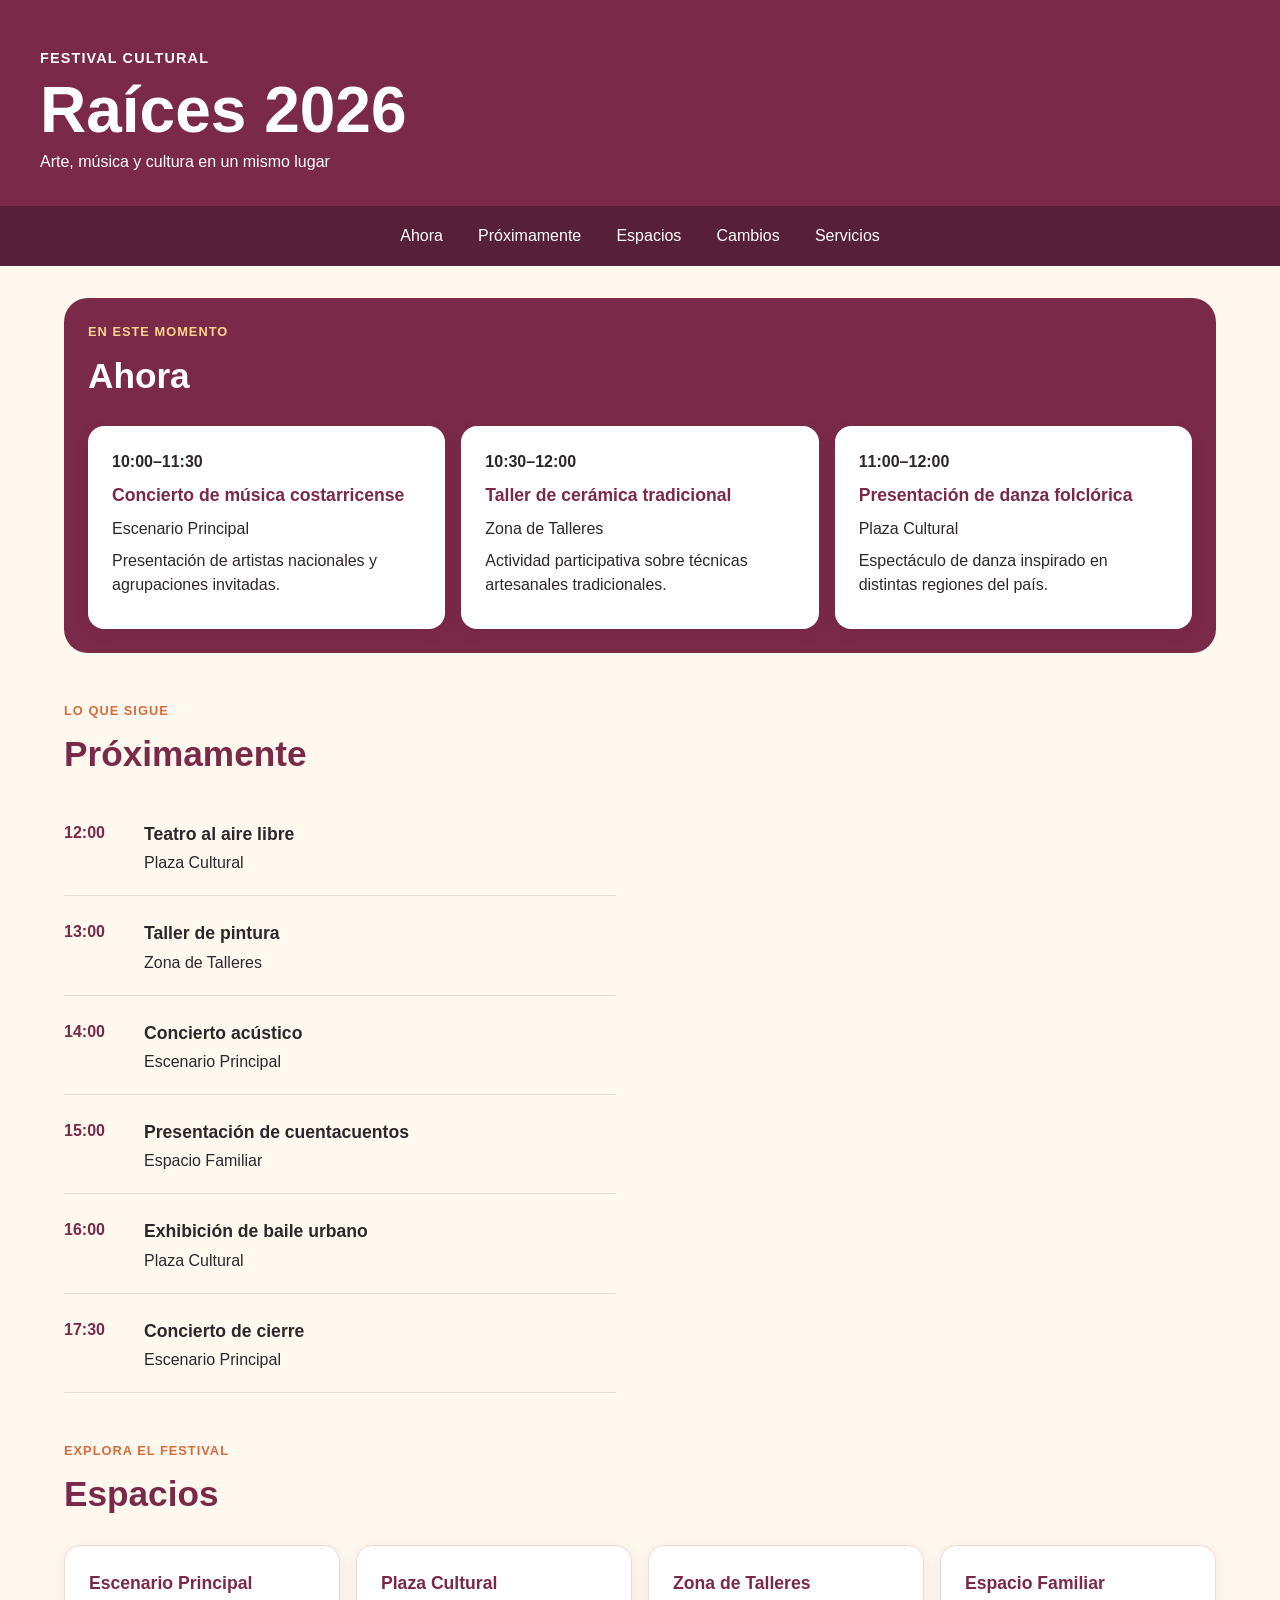
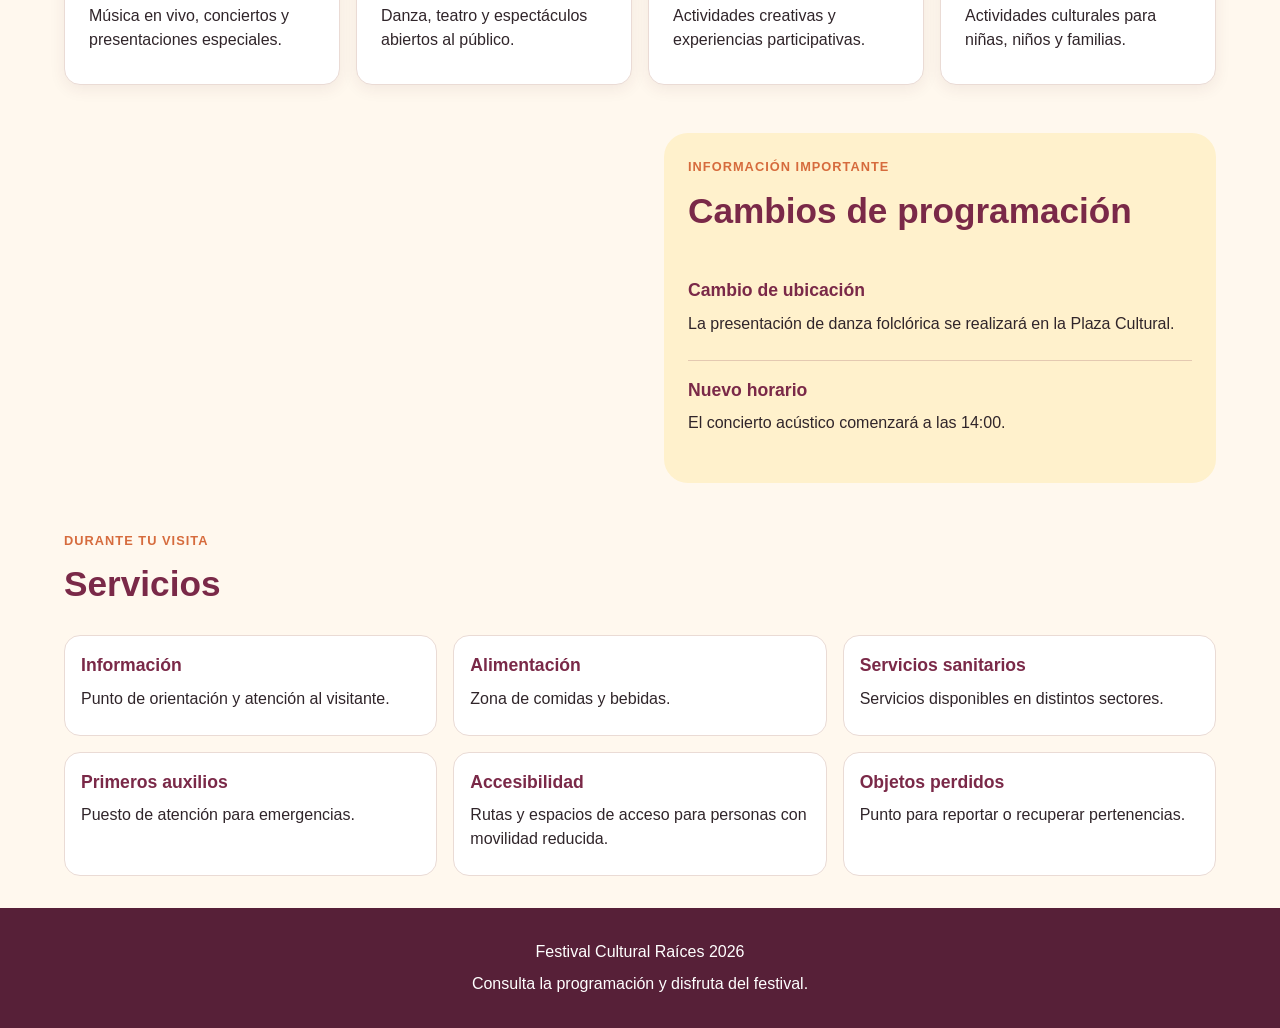
==== caso2/index.html @ 24f72bff "crea interfaz responsive del festival cultural" ====
<!doctype html>
<html lang="es">

<head>
    <meta charset="utf-8">
    <meta name="viewport" content="width=device-width, initial-scale=1.0">

    <title>Festival Raíces 2026 | Programación</title>

    <link rel="stylesheet" href="css/estilos.css">
</head>

<body>

    <header>
        <div>
            <p>Festival Cultural</p>
            <h1>Raíces 2026</h1>
            <p>Arte, música y cultura en un mismo lugar</p>
        </div>

        <nav aria-label="Navegación principal">
            <ul>
                <li><a href="#ahora">Ahora</a></li>
                <li><a href="#proximamente">Próximamente</a></li>
                <li><a href="#espacios">Espacios</a></li>
                <li><a href="#cambios">Cambios</a></li>
                <li><a href="#servicios">Servicios</a></li>
            </ul>
        </nav>
    </header>

    <main>

        <!-- Actividades que ocurren ahora -->

        <section id="ahora" aria-labelledby="titulo-ahora">
            <p class="etiqueta-seccion">En este momento</p>
            <h2 id="titulo-ahora">Ahora</h2>

            <div class="lista-ahora">

                <article class="actividad-destacada">
                    <p><strong>10:00–11:30</strong></p>
                    <h3>Concierto de música costarricense</h3>
                    <p>Escenario Principal</p>
                    <p>Presentación de artistas nacionales y agrupaciones invitadas.</p>
                </article>

                <article class="actividad-destacada">
                    <p><strong>10:30–12:00</strong></p>
                    <h3>Taller de cerámica tradicional</h3>
                    <p>Zona de Talleres</p>
                    <p>Actividad participativa sobre técnicas artesanales tradicionales.</p>
                </article>

                <article class="actividad-destacada">
                    <p><strong>11:00–12:00</strong></p>
                    <h3>Presentación de danza folclórica</h3>
                    <p>Plaza Cultural</p>
                    <p>Espectáculo de danza inspirado en distintas regiones del país.</p>
                </article>

            </div>
        </section>


        <!-- Próximas actividades -->

        <section id="proximamente" aria-labelledby="titulo-proximamente">
            <p class="etiqueta-seccion">Lo que sigue</p>
            <h2 id="titulo-proximamente">Próximamente</h2>

            <div class="programacion">

                <article class="evento">
                    <time datetime="12:00">12:00</time>
                    <div>
                        <h3>Teatro al aire libre</h3>
                        <p>Plaza Cultural</p>
                    </div>
                </article>

                <article class="evento">
                    <time datetime="13:00">13:00</time>
                    <div>
                        <h3>Taller de pintura</h3>
                        <p>Zona de Talleres</p>
                    </div>
                </article>

                <article class="evento">
                    <time datetime="14:00">14:00</time>
                    <div>
                        <h3>Concierto acústico</h3>
                        <p>Escenario Principal</p>
                    </div>
                </article>

                <article class="evento">
                    <time datetime="15:00">15:00</time>
                    <div>
                        <h3>Presentación de cuentacuentos</h3>
                        <p>Espacio Familiar</p>
                    </div>
                </article>

                <article class="evento">
                    <time datetime="16:00">16:00</time>
                    <div>
                        <h3>Exhibición de baile urbano</h3>
                        <p>Plaza Cultural</p>
                    </div>
                </article>

                <article class="evento">
                    <time datetime="17:30">17:30</time>
                    <div>
                        <h3>Concierto de cierre</h3>
                        <p>Escenario Principal</p>
                    </div>
                </article>

            </div>
        </section>


        <!-- Espacios -->

        <section id="espacios" aria-labelledby="titulo-espacios">
            <p class="etiqueta-seccion">Explora el festival</p>
            <h2 id="titulo-espacios">Espacios</h2>

            <div class="grid-espacios">

                <article class="espacio">
                    <h3>Escenario Principal</h3>
                    <p>Música en vivo, conciertos y presentaciones especiales.</p>
                </article>

                <article class="espacio">
                    <h3>Plaza Cultural</h3>
                    <p>Danza, teatro y espectáculos abiertos al público.</p>
                </article>

                <article class="espacio">
                    <h3>Zona de Talleres</h3>
                    <p>Actividades creativas y experiencias participativas.</p>
                </article>

                <article class="espacio">
                    <h3>Espacio Familiar</h3>
                    <p>Actividades culturales para niñas, niños y familias.</p>
                </article>

            </div>
        </section>


        <!-- Cambios -->

        <section id="cambios" aria-labelledby="titulo-cambios">
            <p class="etiqueta-seccion">Información importante</p>
            <h2 id="titulo-cambios">Cambios de programación</h2>

            <article class="aviso">
                <h3>Cambio de ubicación</h3>
                <p>
                    La presentación de danza folclórica se realizará en la
                    Plaza Cultural.
                </p>
            </article>

            <article class="aviso">
                <h3>Nuevo horario</h3>
                <p>
                    El concierto acústico comenzará a las
                    <time datetime="14:00">14:00</time>.
                </p>
            </article>
        </section>


        <!-- Servicios -->

        <section id="servicios" aria-labelledby="titulo-servicios">
            <p class="etiqueta-seccion">Durante tu visita</p>
            <h2 id="titulo-servicios">Servicios</h2>

            <div class="lista-servicios">

                <article class="servicio">
                    <h3>Información</h3>
                    <p>Punto de orientación y atención al visitante.</p>
                </article>

                <article class="servicio">
                    <h3>Alimentación</h3>
                    <p>Zona de comidas y bebidas.</p>
                </article>

                <article class="servicio">
                    <h3>Servicios sanitarios</h3>
                    <p>Servicios disponibles en distintos sectores.</p>
                </article>

                <article class="servicio">
                    <h3>Primeros auxilios</h3>
                    <p>Puesto de atención para emergencias.</p>
                </article>

                <article class="servicio">
                    <h3>Accesibilidad</h3>
                    <p>Rutas y espacios de acceso para personas con movilidad reducida.</p>
                </article>

                <article class="servicio">
                    <h3>Objetos perdidos</h3>
                    <p>Punto para reportar o recuperar pertenencias.</p>
                </article>

            </div>
        </section>

    </main>

    <footer>
        <p>Festival Cultural Raíces 2026</p>
        <p>Consulta la programación y disfruta del festival.</p>
    </footer>

</body>

</html>
---- caso2/css/estilos.css ----
/* ==================================================
   caso 2 - festival cultural raíces 2026
   diseño mobile first
   ================================================== */

:root {
    --color-fondo: #fff8ee;
    --color-superficie: #ffffff;
    --color-principal: #7a2948;
    --color-principal-oscuro: #572038;
    --color-secundario: #d66b3d;
    --color-acento: #e9ad3d;
    --color-texto: #30252a;
    --color-texto-secundario: #6c5c62;
    --color-texto-claro: #ffffff;
    --color-borde: #eadbd5;
    --color-aviso: #fff1cc;

    --espacio-xs: 0.5rem;
    --espacio-sm: 1rem;
    --espacio-md: 1.5rem;
    --espacio-lg: 2rem;
    --espacio-xl: 3rem;

    --radio-sm: 0.5rem;
    --radio-md: 1rem;
    --radio-grande: 1.5rem;

    --sombra: 0 0.25rem 1rem rgba(87, 32, 56, 0.08);

    --ancho-maximo: 75rem;
}


/* =========================
   estilos generales
   ========================= */

* {
    box-sizing: border-box;
}

html {
    scroll-behavior: smooth;
}

body {
    margin: 0;
    overflow-x: hidden;

    font-family: Arial, Helvetica, sans-serif;
    line-height: 1.5;

    color: var(--color-texto);
    background-color: var(--color-fondo);
}

h1,
h2,
h3,
p {
    margin-top: 0;
}

h1 {
    margin-bottom: var(--espacio-xs);

    font-size: clamp(2.2rem, 10vw, 4rem);
    line-height: 1;
}

h2 {
    margin-bottom: var(--espacio-md);

    font-size: clamp(1.6rem, 6vw, 2.2rem);
    color: var(--color-principal);
}

h3 {
    margin-bottom: var(--espacio-xs);
    font-size: 1.1rem;
}

p {
    margin-bottom: var(--espacio-xs);
}


/* =========================
   encabezado
   ========================= */

header {
    padding: var(--espacio-lg) var(--espacio-sm);

    color: var(--color-texto-claro);
    background-color: var(--color-principal);
}

header > div {
    max-width: var(--ancho-maximo);
    margin: 0 auto;
}

header > div > p:first-child {
    margin-bottom: var(--espacio-xs);

    font-size: 0.9rem;
    font-weight: 700;
    letter-spacing: 0.08em;
    text-transform: uppercase;
}


/* =========================
   navegación
   position sticky + flexbox
   ========================= */

nav {
    position: sticky;
    top: 0;
    z-index: 20;

    margin: var(--espacio-lg) calc(var(--espacio-sm) * -1)
        calc(var(--espacio-lg) * -1);
    padding: var(--espacio-xs) var(--espacio-sm);

    background-color: var(--color-principal-oscuro);
}

nav ul {
    display: flex;
    gap: var(--espacio-xs);

    max-width: var(--ancho-maximo);
    margin: 0 auto;
    padding: 0;

    overflow-x: auto;

    list-style: none;
}

nav li {
    flex: 0 0 auto;
}

nav a {
    display: block;

    padding: 0.65rem 0.85rem;

    color: var(--color-texto-claro);
    text-decoration: none;

    border-radius: var(--radio-sm);
}

nav a:hover,
nav a:focus-visible {
    background-color: var(--color-secundario);
}


/* =========================
   contenido principal
   ========================= */

main {
    width: min(100%, var(--ancho-maximo));
    margin: 0 auto;
    padding: var(--espacio-md) var(--espacio-sm);

    display: grid;
    grid-template-columns: minmax(0, 1fr);
    gap: var(--espacio-lg);
}

section {
    min-width: 0;
}

.etiqueta-seccion {
    margin-bottom: var(--espacio-xs);

    font-size: 0.8rem;
    font-weight: 700;

    color: var(--color-secundario);

    letter-spacing: 0.08em;
    text-transform: uppercase;
}


/* =========================
   ahora
   prioridad móvil
   ========================= */

#ahora {
    padding: var(--espacio-md);

    color: var(--color-texto-claro);
    background-color: var(--color-principal);

    border-radius: var(--radio-grande);
}

#ahora h2 {
    color: var(--color-texto-claro);
}

#ahora .etiqueta-seccion {
    color: #ffd48b;
}

.lista-ahora {
    display: grid;
    grid-template-columns: minmax(0, 1fr);
    gap: var(--espacio-sm);
}

.actividad-destacada {
    padding: var(--espacio-md);

    color: var(--color-texto);
    background-color: var(--color-superficie);

    border-radius: var(--radio-md);

    box-shadow: var(--sombra);
}

.actividad-destacada h3 {
    color: var(--color-principal);
}


/* =========================
   programación
   flexbox
   ========================= */

.programacion {
    display: flex;
    flex-direction: column;
    gap: var(--espacio-xs);
}

.evento {
    display: flex;
    align-items: flex-start;
    gap: var(--espacio-sm);

    padding: var(--espacio-sm) 0;

    border-bottom: 0.0625rem solid var(--color-borde);
}

.evento time {
    flex: 0 0 4rem;

    font-weight: 700;
    color: var(--color-principal);
}

.evento div {
    min-width: 0;
    flex: 1;
}

.evento h3,
.evento p {
    margin-bottom: 0.25rem;
}


/* =========================
   espacios
   grid
   ========================= */

.grid-espacios {
    display: grid;
    grid-template-columns: minmax(0, 1fr);
    gap: var(--espacio-sm);
}

.espacio {
    padding: var(--espacio-md);

    background-color: var(--color-superficie);

    border: 0.0625rem solid var(--color-borde);
    border-radius: var(--radio-md);

    box-shadow: var(--sombra);
}

.espacio h3 {
    color: var(--color-principal);
}


/* =========================
   cambios de programación
   ========================= */

#cambios {
    padding: var(--espacio-md);

    background-color: var(--color-aviso);

    border-radius: var(--radio-grande);
}

.aviso {
    padding: var(--espacio-sm) 0;

    border-bottom: 0.0625rem solid rgba(122, 41, 72, 0.2);
}

.aviso:last-child {
    border-bottom: 0;
}

.aviso h3 {
    color: var(--color-principal);
}


/* =========================
   servicios
   ========================= */

.lista-servicios {
    display: grid;
    grid-template-columns: repeat(2, minmax(0, 1fr));
    gap: var(--espacio-sm);
}

.servicio {
    min-width: 0;
    padding: var(--espacio-sm);

    background-color: var(--color-superficie);

    border: 0.0625rem solid var(--color-borde);
    border-radius: var(--radio-md);
}

.servicio h3 {
    color: var(--color-principal);
}

.servicio p {
    overflow-wrap: anywhere;
}


/* =========================
   pie de página
   ========================= */

footer {
    padding: var(--espacio-lg) var(--espacio-sm);

    text-align: center;

    color: var(--color-texto-claro);
    background-color: var(--color-principal-oscuro);
}

footer p {
    margin-bottom: var(--espacio-xs);
}

footer p:last-child {
    margin-bottom: 0;
}


/* ==================================================
   tablet
   ================================================== */

@media (min-width: 601px) {

    header {
        padding-inline: var(--espacio-md);
    }

    nav {
        margin-inline: calc(var(--espacio-md) * -1);
        padding-inline: var(--espacio-md);
    }

    main {
        padding: var(--espacio-lg) var(--espacio-md);
    }

    .lista-ahora {
        grid-template-columns: repeat(2, minmax(0, 1fr));
    }

    .grid-espacios {
        grid-template-columns: repeat(2, minmax(0, 1fr));
    }

    .lista-servicios {
        grid-template-columns: repeat(3, minmax(0, 1fr));
    }
}


/* ==================================================
   escritorio
   ================================================== */

@media (min-width: 1024px) {

    header {
        padding-top: var(--espacio-xl);
    }

    nav ul {
        justify-content: center;
        overflow-x: visible;
    }

    main {
        grid-template-columns: repeat(2, minmax(0, 1fr));
        gap: var(--espacio-xl);
    }

    #ahora,
    #espacios {
        grid-column: 1 / -1;
    }

    #proximamente {
        grid-column: 1;
    }

    #cambios {
        grid-column: 2;
    }

    #servicios {
        grid-column: 1 / -1;
    }

    .lista-ahora {
        grid-template-columns: repeat(3, minmax(0, 1fr));
    }

    .grid-espacios {
        grid-template-columns: repeat(4, minmax(0, 1fr));
    }

    .lista-servicios {
        grid-template-columns: repeat(3, minmax(0, 1fr));
    }
}
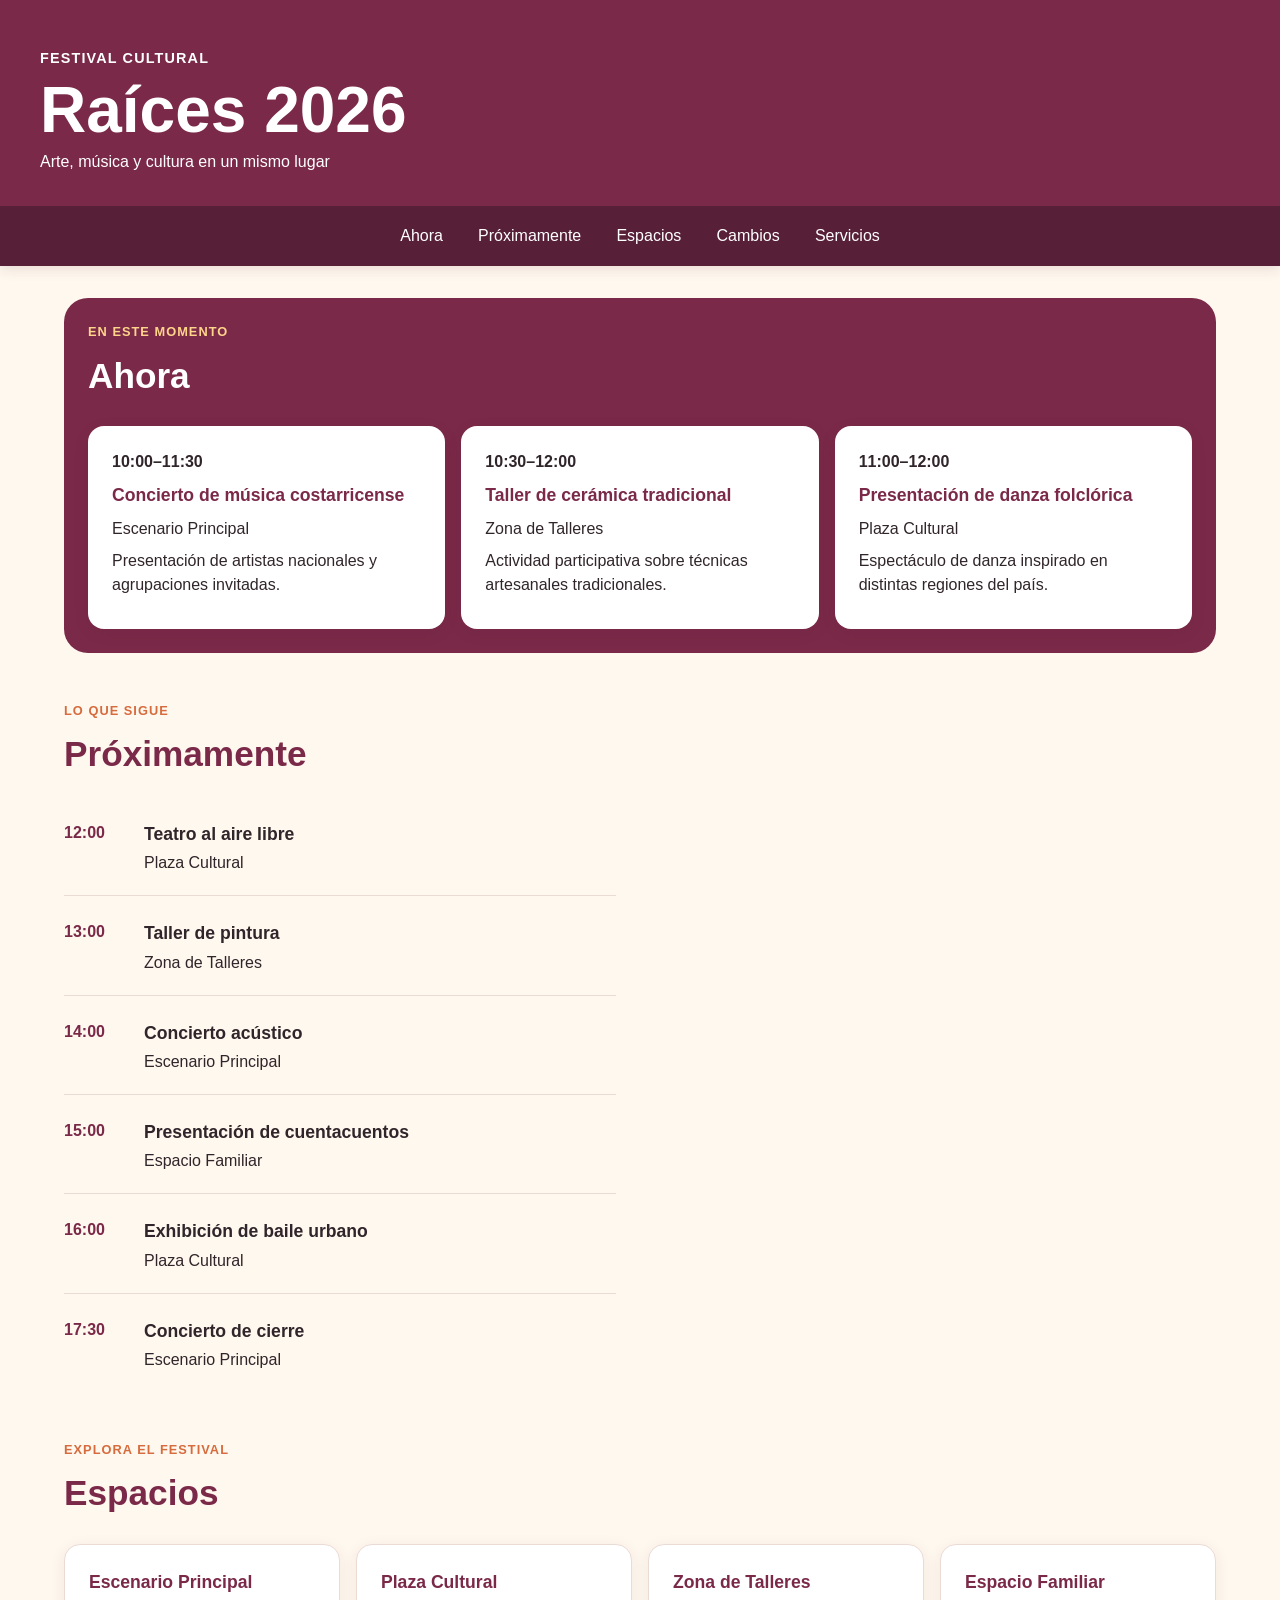
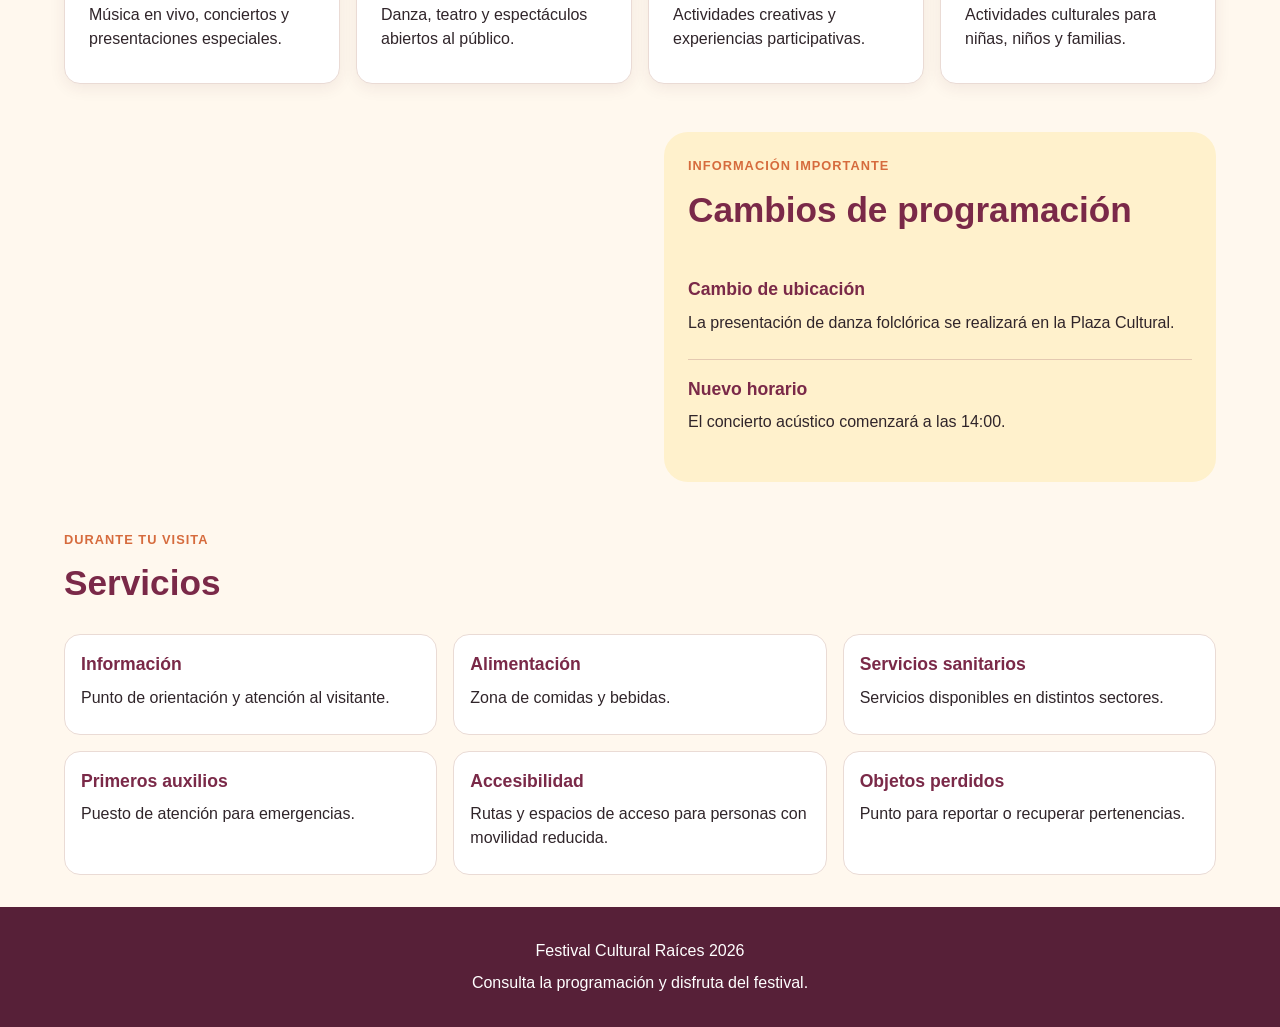
==== commit b559cb89: "mejora semantica de horarios del caso 2" ====
--- a/caso2/index.html
+++ b/caso2/index.html
@@ -41,21 +41,33 @@
             <div class="lista-ahora">
 
                 <article class="actividad-destacada">
-                    <p><strong>10:00–11:30</strong></p>
+                    <p>
+                        <strong>
+                            <time datetime="10:00">10:00</time>–<time datetime="11:30">11:30</time>
+                        </strong>
+                    </p>
                     <h3>Concierto de música costarricense</h3>
                     <p>Escenario Principal</p>
                     <p>Presentación de artistas nacionales y agrupaciones invitadas.</p>
                 </article>
 
                 <article class="actividad-destacada">
-                    <p><strong>10:30–12:00</strong></p>
+                    <p>
+                        <strong>
+                            <time datetime="10:30">10:30</time>–<time datetime="12:00">12:00</time>
+                        </strong>
+                    </p>
                     <h3>Taller de cerámica tradicional</h3>
                     <p>Zona de Talleres</p>
                     <p>Actividad participativa sobre técnicas artesanales tradicionales.</p>
                 </article>
 
                 <article class="actividad-destacada">
-                    <p><strong>11:00–12:00</strong></p>
+                    <p>
+                        <strong>
+                            <time datetime="11:00">11:00</time>–<time datetime="12:00">12:00</time>
+                        </strong>
+                    </p>
                     <h3>Presentación de danza folclórica</h3>
                     <p>Plaza Cultural</p>
                     <p>Espectáculo de danza inspirado en distintas regiones del país.</p>
@@ -231,4 +243,4 @@
 
 </body>
 
-</html>
+</html>
--- a/caso2/css/estilos.css
+++ b/caso2/css/estilos.css
@@ -88,13 +88,20 @@
 
 /* =========================
    encabezado
+   position sticky
    ========================= */
 
 header {
+    position: sticky;
+    top: 0;
+    z-index: 20;
+
     padding: var(--espacio-lg) var(--espacio-sm);
 
     color: var(--color-texto-claro);
     background-color: var(--color-principal);
+
+    box-shadow: 0 0.2rem 0.8rem rgba(87, 32, 56, 0.15);
 }
 
 header > div {
@@ -113,17 +120,15 @@
 
 
 /* =========================
-   navegación
-   position sticky + flexbox
+   navegación con flexbox
    ========================= */
 
 nav {
-    position: sticky;
-    top: 0;
-    z-index: 20;
-
-    margin: var(--espacio-lg) calc(var(--espacio-sm) * -1)
+    margin:
+        var(--espacio-lg)
+        calc(var(--espacio-sm) * -1)
         calc(var(--espacio-lg) * -1);
+
     padding: var(--espacio-xs) var(--espacio-sm);
 
     background-color: var(--color-principal-oscuro);
@@ -131,6 +136,7 @@
 
 nav ul {
     display: flex;
+    flex-wrap: nowrap;
     gap: var(--espacio-xs);
 
     max-width: var(--ancho-maximo);
@@ -162,23 +168,30 @@
     background-color: var(--color-secundario);
 }
 
+nav a:focus-visible {
+    outline: 0.15rem solid var(--color-acento);
+    outline-offset: 0.15rem;
+}
+
 
 /* =========================
    contenido principal
+   mobile first
    ========================= */
 
 main {
+    display: grid;
+    grid-template-columns: minmax(0, 1fr);
+    gap: var(--espacio-lg);
+
     width: min(100%, var(--ancho-maximo));
     margin: 0 auto;
     padding: var(--espacio-md) var(--espacio-sm);
-
-    display: grid;
-    grid-template-columns: minmax(0, 1fr);
-    gap: var(--espacio-lg);
 }
 
 section {
     min-width: 0;
+    scroll-margin-top: 14rem;
 }
 
 .etiqueta-seccion {
@@ -186,17 +199,16 @@
 
     font-size: 0.8rem;
     font-weight: 700;
-
-    color: var(--color-secundario);
-
     letter-spacing: 0.08em;
     text-transform: uppercase;
+
+    color: var(--color-secundario);
 }
 
 
 /* =========================
    ahora
-   prioridad móvil
+   prioridad en teléfono
    ========================= */
 
 #ahora {
@@ -223,6 +235,7 @@
 }
 
 .actividad-destacada {
+    min-width: 0;
     padding: var(--espacio-md);
 
     color: var(--color-texto);
@@ -254,9 +267,14 @@
     align-items: flex-start;
     gap: var(--espacio-sm);
 
+    min-width: 0;
     padding: var(--espacio-sm) 0;
 
     border-bottom: 0.0625rem solid var(--color-borde);
+}
+
+.evento:last-child {
+    border-bottom: 0;
 }
 
 .evento time {
@@ -279,7 +297,7 @@
 
 /* =========================
    espacios
-   grid
+   css grid
    ========================= */
 
 .grid-espacios {
@@ -289,6 +307,7 @@
 }
 
 .espacio {
+    min-width: 0;
     padding: var(--espacio-md);
 
     background-color: var(--color-superficie);
@@ -355,6 +374,9 @@
     color: var(--color-principal);
 }
 
+.actividad-destacada p,
+.espacio p,
+.aviso p,
 .servicio p {
     overflow-wrap: anywhere;
 }
@@ -384,6 +406,7 @@
 
 /* ==================================================
    tablet
+   reorganización desde 601px
    ================================================== */
 
 @media (min-width: 601px) {
@@ -401,6 +424,10 @@
         padding: var(--espacio-lg) var(--espacio-md);
     }
 
+    section {
+        scroll-margin-top: 13rem;
+    }
+
     .lista-ahora {
         grid-template-columns: repeat(2, minmax(0, 1fr));
     }
@@ -417,6 +444,7 @@
 
 /* ==================================================
    escritorio
+   reorganización desde 1024px
    ================================================== */
 
 @media (min-width: 1024px) {
@@ -435,6 +463,10 @@
         gap: var(--espacio-xl);
     }
 
+    section {
+        scroll-margin-top: 14rem;
+    }
+
     #ahora,
     #espacios {
         grid-column: 1 / -1;
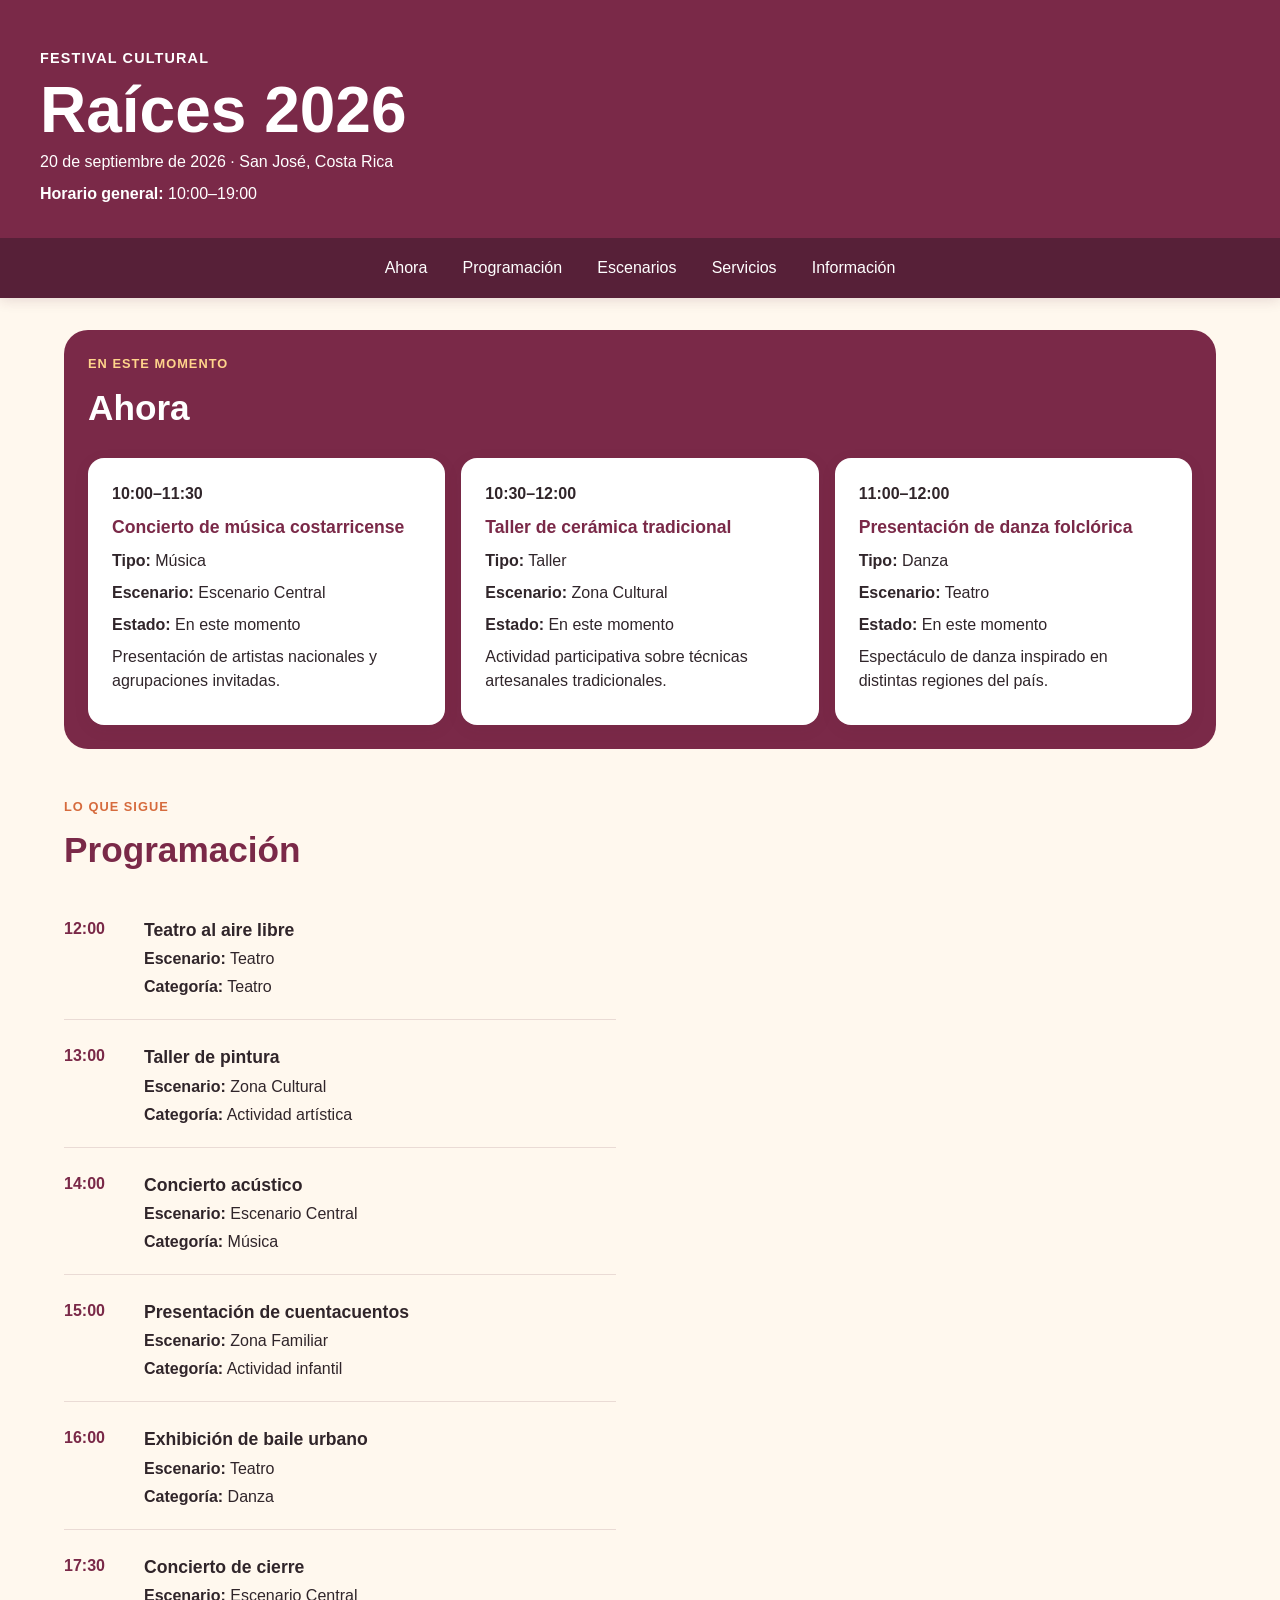
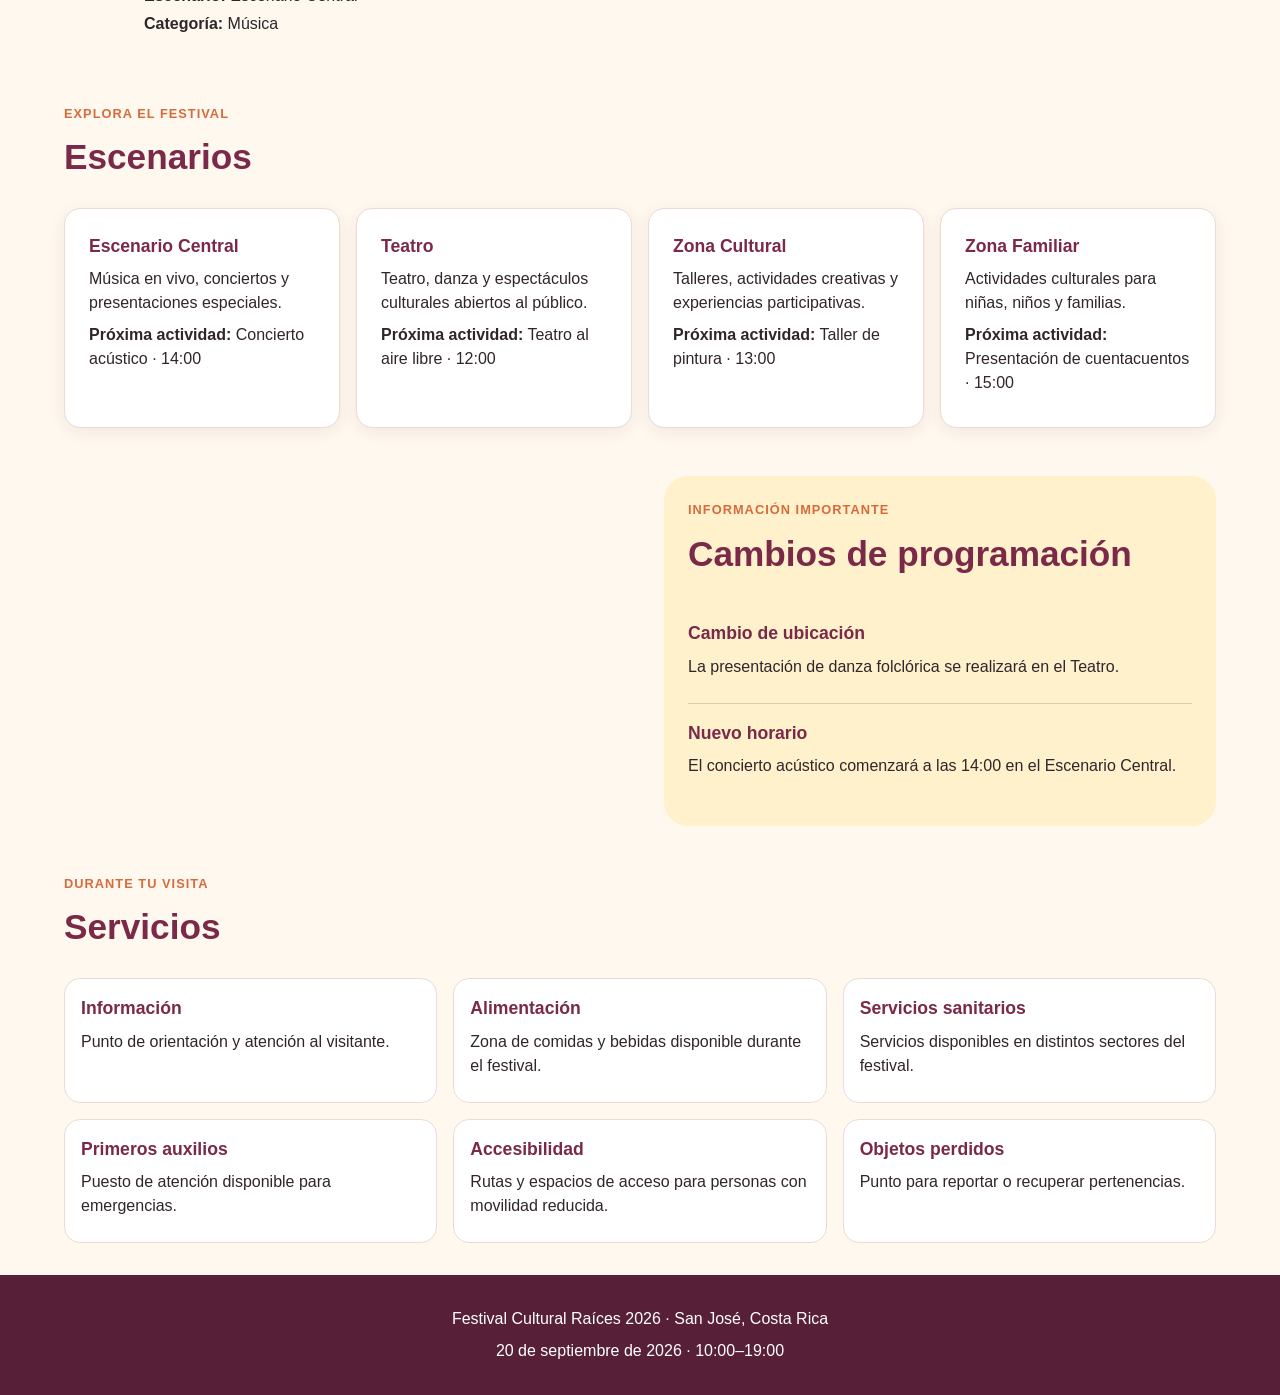
==== commit 62a9525d: "ajusta requisitos del festival y documentacion final" ====
--- a/caso2/index.html
+++ b/caso2/index.html
@@ -12,233 +12,574 @@
 
 <body>
 
+    <!-- ==================================================
+         encabezado principal
+         información general y navegación del festival
+         ================================================== -->
+
     <header>
+
         <div>
             <p>Festival Cultural</p>
+
             <h1>Raíces 2026</h1>
-            <p>Arte, música y cultura en un mismo lugar</p>
+
+            <p>
+                20 de septiembre de 2026 ·
+                San José, Costa Rica
+            </p>
+
+            <p>
+                <strong>Horario general:</strong>
+                10:00–19:00
+            </p>
         </div>
 
         <nav aria-label="Navegación principal">
             <ul>
                 <li><a href="#ahora">Ahora</a></li>
-                <li><a href="#proximamente">Próximamente</a></li>
-                <li><a href="#espacios">Espacios</a></li>
-                <li><a href="#cambios">Cambios</a></li>
+                <li><a href="#proximamente">Programación</a></li>
+                <li><a href="#espacios">Escenarios</a></li>
                 <li><a href="#servicios">Servicios</a></li>
+                <li><a href="#cambios">Información</a></li>
             </ul>
         </nav>
+
     </header>
 
+
     <main>
 
-        <!-- Actividades que ocurren ahora -->
+        <!-- ==================================================
+             actividades que ocurren ahora
+             sección prioritaria para consulta móvil
+             ================================================== -->
 
         <section id="ahora" aria-labelledby="titulo-ahora">
-            <p class="etiqueta-seccion">En este momento</p>
-            <h2 id="titulo-ahora">Ahora</h2>
+
+            <p class="etiqueta-seccion">
+                En este momento
+            </p>
+
+            <h2 id="titulo-ahora">
+                Ahora
+            </h2>
 
             <div class="lista-ahora">
 
+                <!-- actividad actual 1 -->
+
                 <article class="actividad-destacada">
+
                     <p>
                         <strong>
                             <time datetime="10:00">10:00</time>–<time datetime="11:30">11:30</time>
                         </strong>
                     </p>
+
                     <h3>Concierto de música costarricense</h3>
-                    <p>Escenario Principal</p>
-                    <p>Presentación de artistas nacionales y agrupaciones invitadas.</p>
-                </article>
+
+                    <p>
+                        <strong>Tipo:</strong>
+                        Música
+                    </p>
+
+                    <p>
+                        <strong>Escenario:</strong>
+                        Escenario Central
+                    </p>
+
+                    <p>
+                        <strong>Estado:</strong>
+                        En este momento
+                    </p>
+
+                    <p>
+                        Presentación de artistas nacionales y
+                        agrupaciones invitadas.
+                    </p>
+
+                </article>
+
+
+                <!-- actividad actual 2 -->
 
                 <article class="actividad-destacada">
+
                     <p>
                         <strong>
                             <time datetime="10:30">10:30</time>–<time datetime="12:00">12:00</time>
                         </strong>
                     </p>
+
                     <h3>Taller de cerámica tradicional</h3>
-                    <p>Zona de Talleres</p>
-                    <p>Actividad participativa sobre técnicas artesanales tradicionales.</p>
-                </article>
+
+                    <p>
+                        <strong>Tipo:</strong>
+                        Taller
+                    </p>
+
+                    <p>
+                        <strong>Escenario:</strong>
+                        Zona Cultural
+                    </p>
+
+                    <p>
+                        <strong>Estado:</strong>
+                        En este momento
+                    </p>
+
+                    <p>
+                        Actividad participativa sobre técnicas
+                        artesanales tradicionales.
+                    </p>
+
+                </article>
+
+
+                <!-- actividad actual 3 -->
 
                 <article class="actividad-destacada">
+
                     <p>
                         <strong>
                             <time datetime="11:00">11:00</time>–<time datetime="12:00">12:00</time>
                         </strong>
                     </p>
+
                     <h3>Presentación de danza folclórica</h3>
-                    <p>Plaza Cultural</p>
-                    <p>Espectáculo de danza inspirado en distintas regiones del país.</p>
+
+                    <p>
+                        <strong>Tipo:</strong>
+                        Danza
+                    </p>
+
+                    <p>
+                        <strong>Escenario:</strong>
+                        Teatro
+                    </p>
+
+                    <p>
+                        <strong>Estado:</strong>
+                        En este momento
+                    </p>
+
+                    <p>
+                        Espectáculo de danza inspirado en distintas
+                        regiones del país.
+                    </p>
+
                 </article>
 
             </div>
+
         </section>
 
 
-        <!-- Próximas actividades -->
+        <!-- ==================================================
+             próximas actividades
+             seis actividades con hora, nombre,
+             escenario y categoría
+             ================================================== -->
 
         <section id="proximamente" aria-labelledby="titulo-proximamente">
-            <p class="etiqueta-seccion">Lo que sigue</p>
-            <h2 id="titulo-proximamente">Próximamente</h2>
+
+            <p class="etiqueta-seccion">
+                Lo que sigue
+            </p>
+
+            <h2 id="titulo-proximamente">
+                Programación
+            </h2>
 
             <div class="programacion">
 
+                <!-- actividad próxima 1 -->
+
                 <article class="evento">
+
                     <time datetime="12:00">12:00</time>
+
                     <div>
                         <h3>Teatro al aire libre</h3>
-                        <p>Plaza Cultural</p>
+
+                        <p>
+                            <strong>Escenario:</strong>
+                            Teatro
+                        </p>
+
+                        <p>
+                            <strong>Categoría:</strong>
+                            Teatro
+                        </p>
                     </div>
-                </article>
+
+                </article>
+
+
+                <!-- actividad próxima 2 -->
 
                 <article class="evento">
+
                     <time datetime="13:00">13:00</time>
+
                     <div>
                         <h3>Taller de pintura</h3>
-                        <p>Zona de Talleres</p>
+
+                        <p>
+                            <strong>Escenario:</strong>
+                            Zona Cultural
+                        </p>
+
+                        <p>
+                            <strong>Categoría:</strong>
+                            Actividad artística
+                        </p>
                     </div>
-                </article>
+
+                </article>
+
+
+                <!-- actividad próxima 3 -->
 
                 <article class="evento">
+
                     <time datetime="14:00">14:00</time>
+
                     <div>
                         <h3>Concierto acústico</h3>
-                        <p>Escenario Principal</p>
+
+                        <p>
+                            <strong>Escenario:</strong>
+                            Escenario Central
+                        </p>
+
+                        <p>
+                            <strong>Categoría:</strong>
+                            Música
+                        </p>
                     </div>
-                </article>
+
+                </article>
+
+
+                <!-- actividad próxima 4 -->
 
                 <article class="evento">
+
                     <time datetime="15:00">15:00</time>
+
                     <div>
                         <h3>Presentación de cuentacuentos</h3>
-                        <p>Espacio Familiar</p>
+
+                        <p>
+                            <strong>Escenario:</strong>
+                            Zona Familiar
+                        </p>
+
+                        <p>
+                            <strong>Categoría:</strong>
+                            Actividad infantil
+                        </p>
                     </div>
-                </article>
+
+                </article>
+
+
+                <!-- actividad próxima 5 -->
 
                 <article class="evento">
+
                     <time datetime="16:00">16:00</time>
+
                     <div>
                         <h3>Exhibición de baile urbano</h3>
-                        <p>Plaza Cultural</p>
+
+                        <p>
+                            <strong>Escenario:</strong>
+                            Teatro
+                        </p>
+
+                        <p>
+                            <strong>Categoría:</strong>
+                            Danza
+                        </p>
                     </div>
-                </article>
+
+                </article>
+
+
+                <!-- actividad próxima 6 -->
 
                 <article class="evento">
+
                     <time datetime="17:30">17:30</time>
+
                     <div>
                         <h3>Concierto de cierre</h3>
-                        <p>Escenario Principal</p>
+
+                        <p>
+                            <strong>Escenario:</strong>
+                            Escenario Central
+                        </p>
+
+                        <p>
+                            <strong>Categoría:</strong>
+                            Música
+                        </p>
                     </div>
+
                 </article>
 
             </div>
+
         </section>
 
 
-        <!-- Espacios -->
+        <!-- ==================================================
+             programación por escenarios
+             cuatro espacios principales del festival
+             ================================================== -->
 
         <section id="espacios" aria-labelledby="titulo-espacios">
-            <p class="etiqueta-seccion">Explora el festival</p>
-            <h2 id="titulo-espacios">Espacios</h2>
+
+            <p class="etiqueta-seccion">
+                Explora el festival
+            </p>
+
+            <h2 id="titulo-espacios">
+                Escenarios
+            </h2>
 
             <div class="grid-espacios">
 
                 <article class="espacio">
-                    <h3>Escenario Principal</h3>
-                    <p>Música en vivo, conciertos y presentaciones especiales.</p>
-                </article>
+
+                    <h3>Escenario Central</h3>
+
+                    <p>
+                        Música en vivo, conciertos y
+                        presentaciones especiales.
+                    </p>
+
+                    <p>
+                        <strong>Próxima actividad:</strong>
+                        Concierto acústico ·
+                        <time datetime="14:00">14:00</time>
+                    </p>
+
+                </article>
+
 
                 <article class="espacio">
-                    <h3>Plaza Cultural</h3>
-                    <p>Danza, teatro y espectáculos abiertos al público.</p>
-                </article>
+
+                    <h3>Teatro</h3>
+
+                    <p>
+                        Teatro, danza y espectáculos
+                        culturales abiertos al público.
+                    </p>
+
+                    <p>
+                        <strong>Próxima actividad:</strong>
+                        Teatro al aire libre ·
+                        <time datetime="12:00">12:00</time>
+                    </p>
+
+                </article>
+
 
                 <article class="espacio">
-                    <h3>Zona de Talleres</h3>
-                    <p>Actividades creativas y experiencias participativas.</p>
-                </article>
+
+                    <h3>Zona Cultural</h3>
+
+                    <p>
+                        Talleres, actividades creativas y
+                        experiencias participativas.
+                    </p>
+
+                    <p>
+                        <strong>Próxima actividad:</strong>
+                        Taller de pintura ·
+                        <time datetime="13:00">13:00</time>
+                    </p>
+
+                </article>
+
 
                 <article class="espacio">
-                    <h3>Espacio Familiar</h3>
-                    <p>Actividades culturales para niñas, niños y familias.</p>
+
+                    <h3>Zona Familiar</h3>
+
+                    <p>
+                        Actividades culturales para niñas,
+                        niños y familias.
+                    </p>
+
+                    <p>
+                        <strong>Próxima actividad:</strong>
+                        Presentación de cuentacuentos ·
+                        <time datetime="15:00">15:00</time>
+                    </p>
+
                 </article>
 
             </div>
+
         </section>
 
 
-        <!-- Cambios -->
+        <!-- ==================================================
+             cambios e información importante
+             ================================================== -->
 
         <section id="cambios" aria-labelledby="titulo-cambios">
-            <p class="etiqueta-seccion">Información importante</p>
-            <h2 id="titulo-cambios">Cambios de programación</h2>
+
+            <p class="etiqueta-seccion">
+                Información importante
+            </p>
+
+            <h2 id="titulo-cambios">
+                Cambios de programación
+            </h2>
 
             <article class="aviso">
+
                 <h3>Cambio de ubicación</h3>
+
                 <p>
-                    La presentación de danza folclórica se realizará en la
-                    Plaza Cultural.
+                    La presentación de danza folclórica se realizará
+                    en el Teatro.
                 </p>
+
             </article>
 
+
             <article class="aviso">
+
                 <h3>Nuevo horario</h3>
+
                 <p>
                     El concierto acústico comenzará a las
-                    <time datetime="14:00">14:00</time>.
+                    <time datetime="14:00">14:00</time>
+                    en el Escenario Central.
                 </p>
+
             </article>
+
         </section>
 
 
-        <!-- Servicios -->
+        <!-- ==================================================
+             servicios disponibles
+             ================================================== -->
 
         <section id="servicios" aria-labelledby="titulo-servicios">
-            <p class="etiqueta-seccion">Durante tu visita</p>
-            <h2 id="titulo-servicios">Servicios</h2>
+
+            <p class="etiqueta-seccion">
+                Durante tu visita
+            </p>
+
+            <h2 id="titulo-servicios">
+                Servicios
+            </h2>
 
             <div class="lista-servicios">
 
                 <article class="servicio">
+
                     <h3>Información</h3>
-                    <p>Punto de orientación y atención al visitante.</p>
-                </article>
+
+                    <p>
+                        Punto de orientación y atención
+                        al visitante.
+                    </p>
+
+                </article>
+
 
                 <article class="servicio">
+
                     <h3>Alimentación</h3>
-                    <p>Zona de comidas y bebidas.</p>
-                </article>
+
+                    <p>
+                        Zona de comidas y bebidas
+                        disponible durante el festival.
+                    </p>
+
+                </article>
+
 
                 <article class="servicio">
+
                     <h3>Servicios sanitarios</h3>
-                    <p>Servicios disponibles en distintos sectores.</p>
-                </article>
+
+                    <p>
+                        Servicios disponibles en
+                        distintos sectores del festival.
+                    </p>
+
+                </article>
+
 
                 <article class="servicio">
+
                     <h3>Primeros auxilios</h3>
-                    <p>Puesto de atención para emergencias.</p>
-                </article>
+
+                    <p>
+                        Puesto de atención disponible
+                        para emergencias.
+                    </p>
+
+                </article>
+
 
                 <article class="servicio">
+
                     <h3>Accesibilidad</h3>
-                    <p>Rutas y espacios de acceso para personas con movilidad reducida.</p>
-                </article>
+
+                    <p>
+                        Rutas y espacios de acceso para
+                        personas con movilidad reducida.
+                    </p>
+
+                </article>
+
 
                 <article class="servicio">
+
                     <h3>Objetos perdidos</h3>
-                    <p>Punto para reportar o recuperar pertenencias.</p>
+
+                    <p>
+                        Punto para reportar o recuperar
+                        pertenencias.
+                    </p>
+
                 </article>
 
             </div>
+
         </section>
 
     </main>
 
+
+    <!-- ==================================================
+         pie de página
+         ================================================== -->
+
     <footer>
-        <p>Festival Cultural Raíces 2026</p>
-        <p>Consulta la programación y disfruta del festival.</p>
+
+        <p>
+            Festival Cultural Raíces 2026 ·
+            San José, Costa Rica
+        </p>
+
+        <p>
+            20 de septiembre de 2026 ·
+            10:00–19:00
+        </p>
+
     </footer>
 
 </body>
